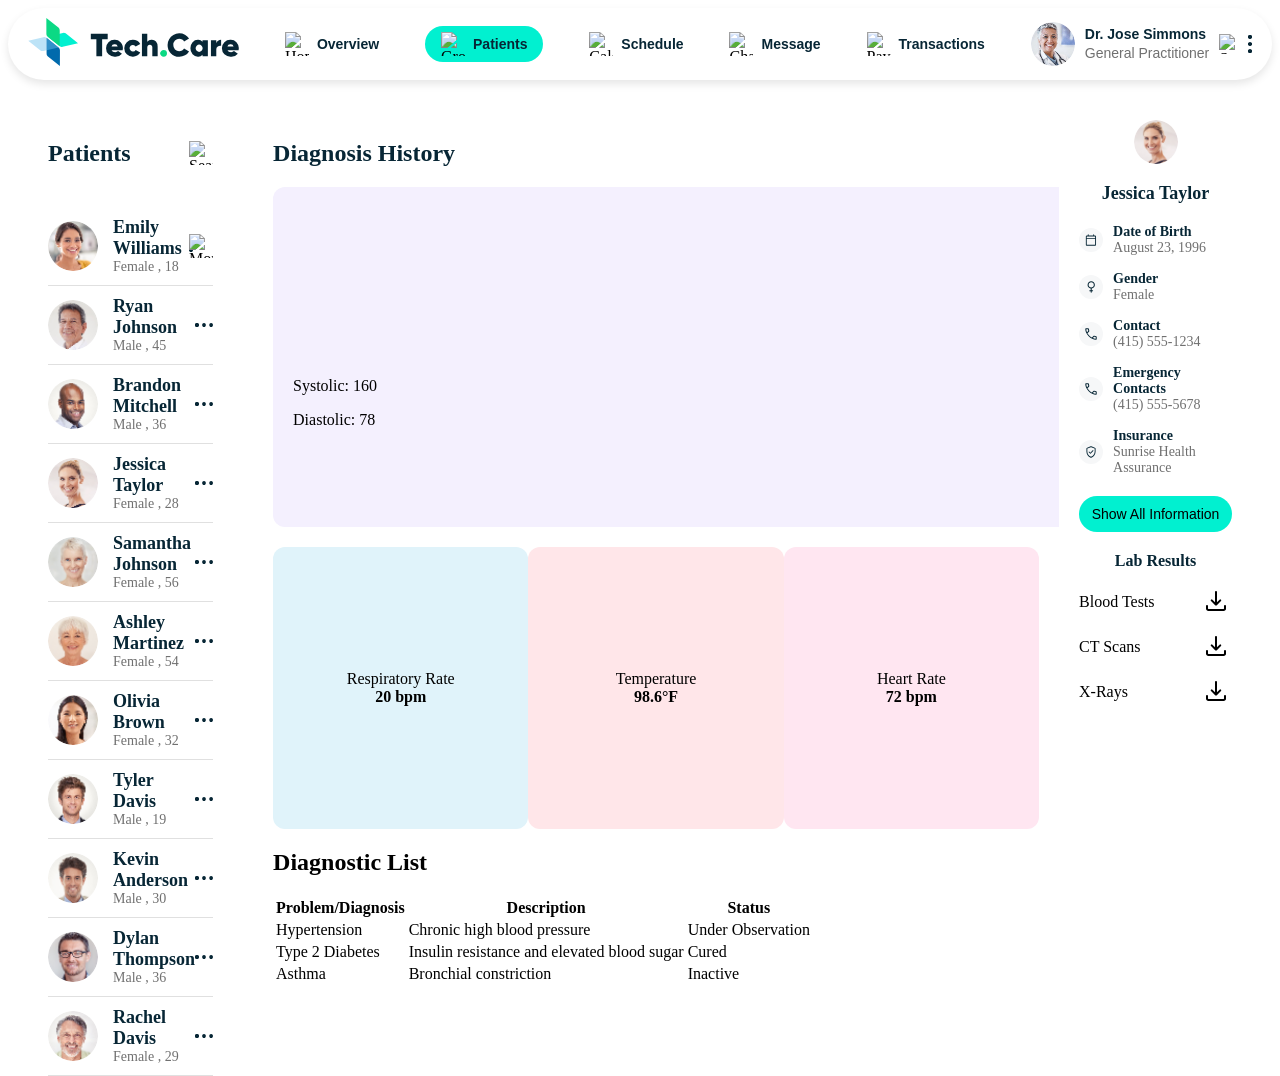
==== index.html @ 97bfa65d "new" ====
<!DOCTYPE html>
<html lang="en">
<head>
    <meta charset="UTF-8">
    <meta name="viewport" content="width=device-width, initial-scale=1.0">
    <title>TechCare Dashboard</title>
    <link rel="stylesheet" href="styles.css"> <!-- Link to your CSS file -->
    <script src="https://cdn.jsdelivr.net/npm/chart.js"></script>

</head>
<body>
 <!-- Navigation -->
 <nav class="navbar">
    <!-- Logo -->
    <div class="navbar-logo">
        <img src="images/TestLogo (1).svg" alt="Logo">
    </div>

    <!-- Navigation Items -->
    <div class="navbar-item">
        <img src="images/home_FILL0_wght300_GRAD0_opsz24.svg" alt="Home Icon">
        <span class="nav-text">Overview</span>
    </div>
    <div class="navbar-item patients-item">
        <img src="images/group_FILL0_wght300_GRAD0_opsz24.svg" alt="Group Icon">
        <span class="nav-text">Patients</span>
    </div>
    <div class="navbar-item">
        <img src="images/calendar_today_FILL0_wght300_GRAD0_opsz24.svg" alt="Calendar Icon">
        <span class="nav-text">Schedule</span>
    </div>
    <div class="navbar-item">
        <img src="images/chat_bubble_FILL0_wght300_GRAD0_opsz24.svg" alt="Chat Icon">
        <span class="nav-text">Message</span>
    </div>
    <div class="navbar-item">
        <img src="images/credit_card_FILL0_wght300_GRAD0_opsz24.svg" alt="Payments Icon">
        <span class="nav-text">Transactions</span>
    </div>

    <!-- User Profile Section -->
    <div class="navbar-profile">
        <img class="profile-image" src="images/senior-woman-doctor-and-portrait-smile-for-health-2023-11-27-05-18-16-utc.png" alt="User Image">
        <div class="profile-details">
            <span class="profile-name">Dr. Jose Simmons</span>
            <span class="profile-role">General Practitioner</span>
        </div>
        <img src="images/settings_FILL0_wght300_GRAD0_opsz24.svg" alt="Settings Icon" class="settings-icon">
        <img src="images/more_vert_FILL0_wght300_GRAD0_opsz24 (1).svg" alt="More Icon" class="more-icon">
    </div>
</nav>

        <!-- Main Content Wrapper -->
        <div class="content-wrapper">
            <!-- Sidebar - Patients List -->
            <aside class="patients-list">
                <div class="heading-container">
                    <h2 class="card-title-24pt">Patients</h2>
                    <img src="assets/images/search_FILL0_wght300_GRAD0_opsz24.svg" alt="Search Icon" class="search-icon">
                </div>
                     <!-- Patient List -->
        <ul class="patient-list">
            <li class="patient-item">
                <img src="images/layer 8.png" alt="Patient Image" class="patient-image">
                <div class="patient-info">
                    <span class="patient-name">Emily Williams</span>
                    <div class="patient-meta">
                        <span class="patient-sex">Female</span> , <span class="patient-age">18</span>
                    </div>
                </div>
                <img src="assets/images/more_horiz_FILL0_wght300_GRAD0_opsz24.svg" alt="More Icon" class="more-icon">
            </li>
            <li class="patient-item">
                <img src="images/Layer 1.png" alt="Patient Image" class="patient-image">
                <div class="patient-info">
                    <span class="patient-name">Ryan Johnson</span>
                    <div class="patient-meta">
                        <span class="patient-sex">Male</span> , <span class="patient-age">45</span>
                    </div>
                </div>
                <img src="images/more_horiz_FILL0_wght300_GRAD0_opsz24.svg" alt="More Icon" class="more-icon">
            </li>
            <li class="patient-item">
                <img src="images/Layer 3.png" alt="Patient Image" class="patient-image">
                <div class="patient-info">
                    <span class="patient-name">Brandon Mitchell</span>
                    <div class="patient-meta">
                        <span class="patient-sex">Male</span> , <span class="patient-age">36</span>
                    </div>
                </div>
                <img src="images/more_horiz_FILL0_wght300_GRAD0_opsz24.svg" alt="More Icon" class="more-icon">
            </li>
            <li class="patient-item">
                <img src="images/Layer 2.png" alt="Patient Image" class="patient-image">
                <div class="patient-info">
                    <span class="patient-name">Jessica Taylor</span>
                    <div class="patient-meta">
                        <span class="patient-sex">Female</span> , <span class="patient-age">28</span>
                    </div>
                </div>
                <img src="images/more_horiz_FILL0_wght300_GRAD0_opsz24.svg" alt="More Icon" class="more-icon">
            </li>
            <li class="patient-item">
                <img src="images/Layer 6.png" alt="Patient Image" class="patient-image">
                <div class="patient-info">
                    <span class="patient-name">Samantha Johnson</span>
                    <div class="patient-meta">
                        <span class="patient-sex">Female</span> , <span class="patient-age">56</span>
                    </div>
                </div>
                <img src="images/more_horiz_FILL0_wght300_GRAD0_opsz24.svg" alt="More Icon" class="more-icon">
            </li>
            <li class="patient-item">
                <img src="images/Layer 12.png" alt="Patient Image" class="patient-image">
                <div class="patient-info">
                    <span class="patient-name">Ashley Martinez</span>
                    <div class="patient-meta">
                        <span class="patient-sex">Female</span> , <span class="patient-age">54</span>
                    </div>
                </div>
                <img src="images/more_horiz_FILL0_wght300_GRAD0_opsz24.svg" alt="More Icon" class="more-icon">
            </li>
            <li class="patient-item">
                <img src="images/Layer 10.png" alt="Patient Image" class="patient-image">
                <div class="patient-info">
                    <span class="patient-name">Olivia Brown</span>
                    <div class="patient-meta">
                        <span class="patient-sex">Female</span> , <span class="patient-age">32</span>
                    </div>
                </div>
                <img src="images/more_horiz_FILL0_wght300_GRAD0_opsz24.svg" alt="More Icon" class="more-icon">
            </li>
            <li class="patient-item">
                <img src="images/Layer 9.png" alt="Patient Image" class="patient-image">
                <div class="patient-info">
                    <span class="patient-name">Tyler Davis</span>
                    <div class="patient-meta">
                        <span class="patient-sex">Male</span> , <span class="patient-age">19</span>
                    </div>
                </div>
                <img src="images/more_horiz_FILL0_wght300_GRAD0_opsz24.svg" alt="More Icon" class="more-icon">
            </li>
            <li class="patient-item">
                <img src="images/Layer 4.png" alt="Patient Image" class="patient-image">
                <div class="patient-info">
                    <span class="patient-name">Kevin Anderson</span>
                    <div class="patient-meta">
                        <span class="patient-sex">Male</span> , <span class="patient-age">30</span>
                    </div>
                </div>
                <img src="images/more_horiz_FILL0_wght300_GRAD0_opsz24.svg" alt="More Icon" class="more-icon">
            </li>
            <li class="patient-item">
                <img src="images/Layer 5.png" alt="Patient Image" class="patient-image">
                <div class="patient-info">
                    <span class="patient-name">Dylan Thompson</span>
                    <div class="patient-meta">
                        <span class="patient-sex">Male</span> , <span class="patient-age">36</span>
                    </div>
                </div>
                <img src="images/more_horiz_FILL0_wght300_GRAD0_opsz24.svg" alt="More Icon" class="more-icon">
            </li>
            <li class="patient-item">
                <img src="images/Layer 7.png" alt="Patient Image" class="patient-image">
                <div class="patient-info">
                    <span class="patient-name">Rachel Davis</span>
                    <div class="patient-meta">
                        <span class="patient-sex">Female</span> , <span class="patient-age">29</span>
                    </div>
                </div>
                <img src="images/more_horiz_FILL0_wght300_GRAD0_opsz24.svg" alt="More Icon" class="more-icon">
            </li>
        </ul>
            </aside>
<!-- Main Section - Diagnosis History -->
<main class="diagnosis-history">
    <h2 class="card-title-24pt">Diagnosis History</h2>
    <div class="blood-pressure-chart">
        <canvas id="bloodPressureChart"></canvas> <!-- Chart.js Canvas for Blood Pressure -->
        <div class="blood-pressure-info">
            <p class="body-emphasized-14pt">Systolic: 160</p>
            <p class="body-regular-14">Diastolic: 78</p>
        </div>
    </div>
    <div class="additional-info">
        <div class="info-box respiratory-rate">
            <span class="inner-card-title-18pt">Respiratory Rate</span>
            <strong class="body-emphasized-14pt">20 bpm</strong>
        </div>
        <div class="info-box temperature">
            <span class="inner-card-title-18pt">Temperature</span>
            <strong class="body-emphasized-14pt">98.6°F</strong>
        </div>
        <div class="info-box heart-rate">
            <span class="inner-card-title-18pt">Heart Rate</span>
            <strong class="body-emphasized-14pt">72 bpm</strong>
        </div>
    </div>

    <!-- Diagnostic List Section -->
    <div class="diagnostic-list-card">
        <h2>Diagnostic List</h2>
        <table>
            <thead>
                <tr>
                    <th>Problem/Diagnosis</th>
                    <th>Description</th>
                    <th>Status</th>
                </tr>
            </thead>
            <tbody>
                <tr>
                    <td>Hypertension</td>
                    <td>Chronic high blood pressure</td>
                    <td>Under Observation</td>
                </tr>
                <tr>
                    <td>Type 2 Diabetes</td>
                    <td>Insulin resistance and elevated blood sugar</td>
                    <td>Cured</td>
                </tr>
                <tr>
                    <td>Asthma</td>
                    <td>Bronchial constriction</td>
                    <td>Inactive</td>
                </tr>
            </tbody>
        </table>
    </div>
</main>


    <!-- Sidebar - Patient Details -->
<aside class="patient-details">
    <!-- Profile Info Section -->
    <div class="profile-info">
        <!-- Patient's Profile Picture -->
        <div class="profile-picture">
            <img src="images/Layer 2@2x.png" alt="Jessica Taylor" class="profile-image">
        </div>
        <!-- Patient's Name -->
        <h2 class="patient-name">Jessica Taylor</h2>
    </div>

    <!-- Patient Details -->
    <div class="info-item dob">
        <img src="images/BirthIcon.svg" alt="Date of Birth Icon" class="info-icon">
        <div class="info-text">
            <span class="info-label">Date of Birth</span>
            <span class="info-value">August 23, 1996</span>
        </div>
    </div>

    <div class="info-item gender">
        <img src="images/FemaleIcon.svg" alt="Gender Icon" class="info-icon">
        <div class="info-text">
            <span class="info-label">Gender</span>
            <span class="info-value">Female</span>
        </div>
    </div>

    <div class="info-item contact">
        <img src="images/PhoneIcon.svg" alt="Phone Icon" class="info-icon">
        <div class="info-text">
            <span class="info-label">Contact</span>
            <span class="info-value">(415) 555-1234</span>
        </div>
    </div>

    <div class="info-item emergency">
        <img src="images/PhoneIcon.svg" alt="Emergency Icon" class="info-icon">
        <div class="info-text">
            <span class="info-label">Emergency Contacts</span>
            <span class="info-value">(415) 555-5678</span>
        </div>
    </div>

    <div class="info-item insurance">
        <img src="images/InsuranceIcon.svg" alt="Insurance Icon" class="info-icon">
        <div class="info-text">
            <span class="info-label">Insurance</span>
            <span class="info-value">Sunrise Health Assurance</span>
        </div>
    </div>

    <!-- Show All Information Button -->
    <div class="show-all-info">
        <button class="show-all-btn">Show All Information</button>
    </div>

    <!-- Lab Results Card -->
    <div class="lab-results-card">
        <h2>Lab Results</h2>
        <div class="lab-results">
            <ul>
                <li>
                    <span>Blood Tests</span>
                    <button class="download-btn">
                        <img src="images/download_FILL0_wght300_GRAD0_opsz24 (1).svg" alt="Download" class="download-icon">
                    </button>
                </li>
                <li>
                    <span>CT Scans</span>
                    <button class="download-btn">
                        <img src="images/download_FILL0_wght300_GRAD0_opsz24 (1).svg" alt="Download" class="download-icon">
                    </button>
                </li>
                <li>
                    <span>X-Rays</span>
                    <button class="download-btn">
                        <img src="images/download_FILL0_wght300_GRAD0_opsz24 (1).svg" alt="Download" class="download-icon">
                    </button>
                </li>
            </ul>
        </div>
    </div>
</aside>

    <!-- JavaScript for Interactivity (e.g., API calls, Chart.js) -->
    <script src="https://cdn.jsdelivr.net/npm/chart.js"></script> <!-- Include Chart.js -->
    <script src="app.js"></script> <!-- Link to your custom JS file -->
</body>
</html>
---- styles.css ----
:root {
    /* Existing Color Variables */
    --unnamed-color-072635: #072635; /* Dark Blue */
    --unnamed-color-707070: #707070; /* Gray */
    --activestate-bg-1: #01F0D0; /* Background color for the active state */

    /* Existing Font Family */
    --unnamed-font-family-manrope: 'Manrope', sans-serif; /* Manrope font */

    /* General Layout */
    --background-color: #F6F7F8; /* Background color for the whole website */
    --container-width: 1600px; /* Width for main content area */
    --container-height: 1195px; /* Height for main content area */
    --button-width: 220px; /* Width of buttons */
    --button-height: 41px; /* Height of buttons */
    --button-radius: 41px; /* Border radius for buttons */
    --button-color: #01F0D0; /* Button color */
    --button-text-color: #000; /* Button text color */
    --button-hover-color: #00e6b3; /* Button hover color */
    --lab-results-max-height: 300px; /* Max height for lab results section */
}

/* Navbar Container */
.navbar {
    position: relative;
    top: 0;
    left: 0;
    width: 100%;
    max-width: 1564px;
    height: 72px;
    background: #FFFFFF;
    border-radius: 70px;
    display: flex;
    justify-content: space-between;
    align-items: center;
    padding: 0 20px;
    box-shadow: 0 4px 8px rgba(0, 0, 0, 0.1);
    box-sizing: border-box;
}

/* Logo */
.navbar-logo img {
    width: 211px;
    height: 48px;
    background: transparent;
}

/* Navigation Menu */
.nav-menu {
    display: flex;
    gap: 15px;
    align-items: center;
    flex-wrap: wrap;
}

/* Navigation Item */
.navbar-item {
    display: flex;
    align-items: center;
    gap: 8px;
}

/* Navbar Item Image */
.navbar-item img {
    width: 24px;
    height: 24px;
}

/* Navbar Item Text */
.nav-text {
    font: normal bold 14px/19px var(--unnamed-font-family-manrope);
    color: var(--unnamed-color-072635);
}

/* Specific Styling for Patients Item */
.navbar-item.patients-item {
    background: #01F0D0;
    border-radius: 41px;
    padding: 6px 16px;
    display: flex;
    align-items: center;
    gap: 8px;
    opacity: 1;
}

.navbar-item.patients-item img {
    width: 24px;
    height: 24px;
}

.navbar-item.patients-item .nav-text {
    color: var(--unnamed-color-072635);
}

/* User Profile Section */
.navbar-profile {
    display: flex;
    align-items: center;
    gap: 10px;
}

.profile-image {
    width: auto; /* Default width (auto lets the image be its natural size) */
    height: auto; /* Default height (auto lets the image be its natural size) */
    max-width: 44px; /* Maximum width to control the size */
    max-height: 44px; /* Maximum height to control the size */
    border-radius: 50%; /* Circular shape */
    object-fit: cover; /* Ensure image covers the container without distortion */
    background: transparent;
}

/* User Profile Details */
.profile-details {
    display: flex;
    flex-direction: column;
    text-align: left;
}

.profile-name {
    font: normal bold 14px/19px var(--unnamed-font-family-manrope);
    color: var(--unnamed-color-072635);
}

.profile-role {
    font: normal 14px/19px var(--unnamed-font-family-manrope);
    color: var(--unnamed-color-707070);
}

/* Icons */
.settings-icon {
    width: 19px;
    height: 20px;
    background: transparent url('images/settings_FILL0_wght300_GRAD0_opsz24.svg') no-repeat;
}

.more-icon {
    width: 19px;
    height: 20px;
    background: transparent url('images/more_vert_FILL0_wght300_GRAD0_opsz24 (1).svg') no-repeat;
}

/* Responsive Adjustments */
@media (max-width: 1200px) {
    .navbar {
        padding: 0 15px;
    }
    
    .nav-menu {
        gap: 10px;
    }
    
    .navbar-logo img {
        width: 180px;
        height: auto;
    }
}

@media (max-width: 768px) {
    .navbar {
        padding: 0 10px;
    }
    
    .nav-menu {
        gap: 5px;
        flex-direction: column;
    }
    
    .navbar-logo img {
        width: 150px;
    }
    
    .navbar-profile {
        flex-direction: column;
    }
    
    .profile-image {
        max-width: 36px; /* Adjusted for smaller screens */
        max-height: 36px; /* Adjusted for smaller screens */
    }
}

/* Main Content Wrapper */
.content-wrapper {
    display: flex;
    padding: 20px;
}

/* Sidebar - Patients List */
.patients-list {
    width: 367px;
    height: 740px;
    background-color: #ffffff; /* White background for sidebar */
    border-radius: 16px;
    padding: 20px;
}

/* Heading Container */
.heading-container {
    display: flex;
    justify-content: space-between;
    align-items: center;
    margin-bottom: 20px;
}

.card-title-24pt {
    font-size: 24px;
    color: #072635;
}

.search-icon {
    width: auto; /* Default size */
    height: auto; /* Default size */
    max-width: 24px; /* Ensure the icon does not exceed this width */
    max-height: 24px; /* Ensure the icon does not exceed this height */
}

/* Patient List */
.patient-list {
    list-style: none;
    padding: 0;
    margin: 0;
}

.patient-item {
    display: flex;
    align-items: center;
    justify-content: space-between;
    padding: 10px 0;
    border-bottom: 1px solid #e0e0e0;
}

.patient-image {
    width: 50px; /* Adjust as needed */
    height: 50px; /* Adjust as needed */
    border-radius: 50%;
    margin-right: 15px;
}

.patient-info {
    flex: 1;
    display: flex;
    flex-direction: column;
}

.patient-name {
    font-size: 16px;
    color: #072635;
    font-weight: bold;
}

.patient-meta {
    font-size: 14px;
    color: #707070;
}

.more-icon {
    width: auto; /* Default size */
    height: auto; /* Default size */
    max-width: 24px; /* Ensure the icon does not exceed this width */
    max-height: 24px; /* Ensure the icon does not exceed this height */
}

/* Main Section - Diagnosis History */
.diagnosis-history {
    width: 766px;
    margin-left: 20px;
    background-color: var(--unnamed-color-ffffff);
    border-radius: 16px;
    padding: 20px;
}

.blood-pressure-chart {
    width: 100%;
    height: 300px;
    background-color: #F4F0FE;
    border-radius: 12px;
    padding: 20px;
}

.additional-info {
    display: flex;
    justify-content: space-between;
    margin-top: 20px;
}

.info-box {
    width: 228px;
    height: 242px;
    border-radius: 12px;
    padding: 20px;
    display: flex;
    flex-direction: column;
    justify-content: center;
    align-items: center;
}

.respiratory-rate {
    background-color: #E0F3FA;
}

.temperature {
    background-color: #FFE6E9;
}

.heart-rate {
    background-color: #FFE6F1;
}

/* Sidebar - Patient Details */
.patient-details {
    width: 367px;
    height: 740px;
    background-color: #ffffff; /* White background for sidebar */
    border-radius: 16px;
    padding: 20px;
    text-align: center;
}

/* Profile Info Section */
.profile-info {
    margin-bottom: 20px;
}

.profile-picture {
    margin-bottom: 10px;
}

.profile-image {
    width: 150px; /* Adjust if needed */
    height: 150px; /* Adjust if needed */
    border-radius: 50%;
}

/* Patient Name */
.patient-name {
    font-size: 18px;
    color: #072635;
    font-weight: bold;
}

/* Info Items */
.info-item {
    display: flex;
    align-items: center;
    margin-bottom: 15px;
    font-size: 14px;
    color: #707070;
}

.info-icon {
    width: auto; /* Default size */
    height: auto; /* Default size */
    max-width: 24px; /* Ensure icons do not exceed this width */
    max-height: 24px; /* Ensure icons do not exceed this height */
    margin-right: 10px;
}

.info-text {
    text-align: left;
}

.info-label {
    display: block;
    font-weight: bold;
    color: #072635;
}

.info-value {
    display: block;
    color: #707070;
}

/* Show All Information Button */
.show-all-info {
    margin-top: 20px;
}

.show-all-btn {
    width: 100%;
    padding: 10px;
    background-color: #01F0D0;
    border: none;
    border-radius: 41px;
    color: #000;
    font-size: 14px;
    cursor: pointer;
}

.show-all-btn:hover {
    background-color: #00e6b3;
}

/* Lab Results Card */
.lab-results-card {
    margin-top: 20px;
}

.lab-results-card h2 {
    font-size: 16px;
    color: #072635;
    margin-bottom: 10px;
}

.lab-results ul {
    list-style: none;
    padding: 0;
    margin: 0;
}

.lab-results li {
    display: flex;
    justify-content: space-between;
    align-items: center;
    padding: 10px 0;
}

.download-btn {
    background: none;
    border: none;
    cursor: pointer;
}

.download-icon {
    width: auto; /* Default size */
    height: auto; /* Default size */
    max-width: 20px; /* Ensure icons do not exceed this width */
    max-height: 20px; /* Ensure icons do not exceed this height */
}
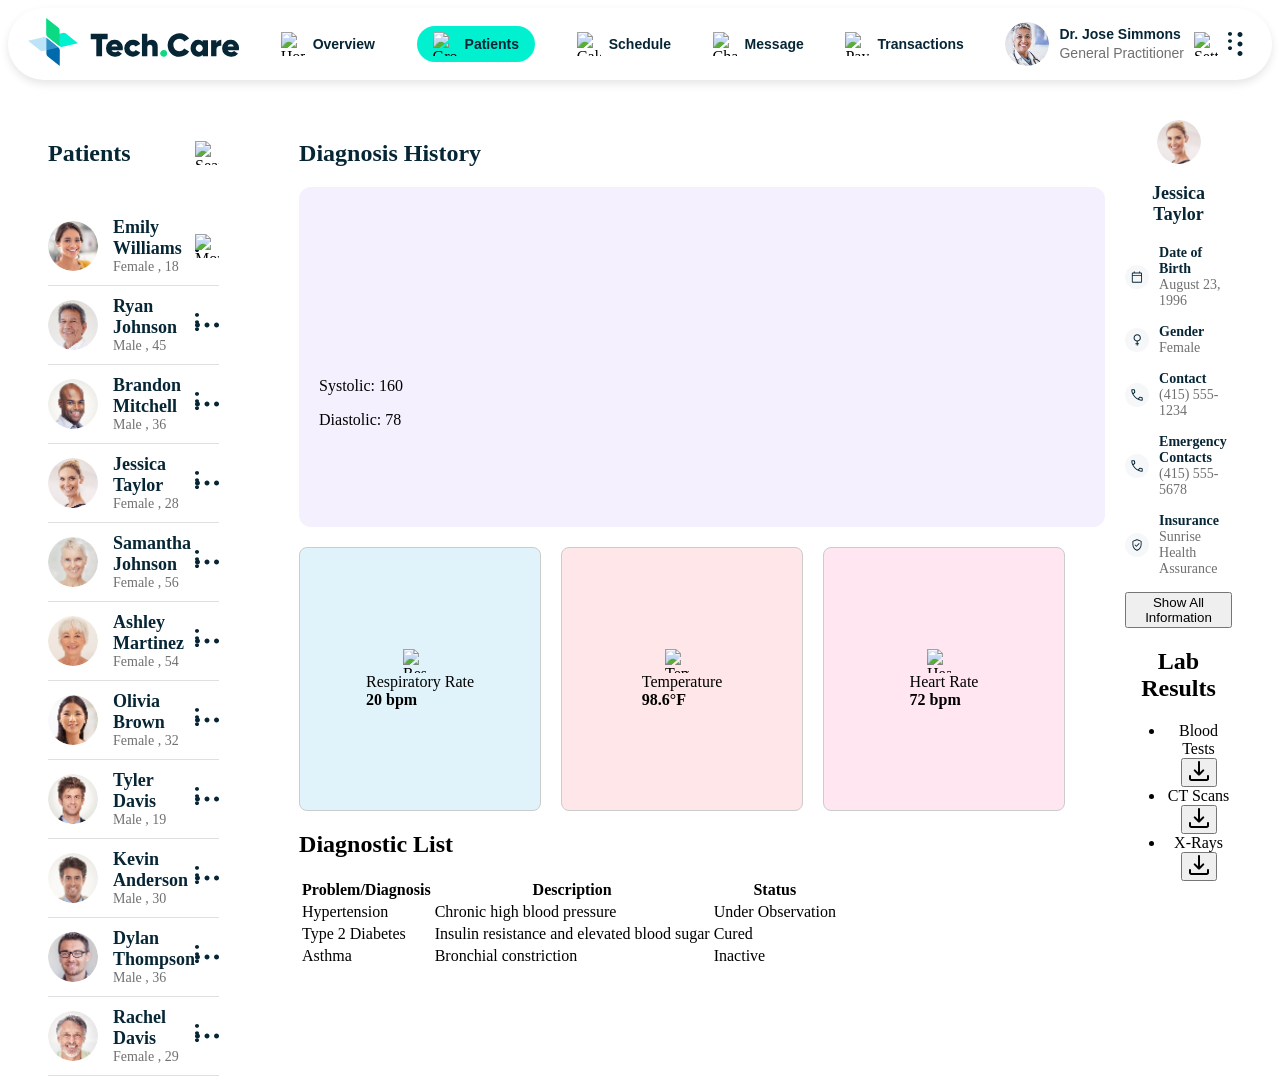
==== commit 5ac68dfe: "new" ====
--- a/index.html
+++ b/index.html
@@ -9,8 +9,8 @@
 
 </head>
 <body>
- <!-- Navigation -->
- <nav class="navbar">
+<!-- Navigation -->
+<nav class="navbar">
     <!-- Logo -->
     <div class="navbar-logo">
         <img src="images/TestLogo (1).svg" alt="Logo">
@@ -50,16 +50,15 @@
     </div>
 </nav>
 
-        <!-- Main Content Wrapper -->
-        <div class="content-wrapper">
-            <!-- Sidebar - Patients List -->
-            <aside class="patients-list">
-                <div class="heading-container">
-                    <h2 class="card-title-24pt">Patients</h2>
-                    <img src="assets/images/search_FILL0_wght300_GRAD0_opsz24.svg" alt="Search Icon" class="search-icon">
-                </div>
-                     <!-- Patient List -->
-        <ul class="patient-list">
+<div class="content-wrapper">
+    <!-- Sidebar - Patients List -->
+    <aside class="patients-list">
+        <div class="heading-container">
+            <h2 class="card-title-24pt">Patients</h2>
+            <img src="assets/images/search_FILL0_wght300_GRAD0_opsz24.svg" alt="Search Icon" class="search-icon">
+        </div>
+    <!-- Patient List -->
+    <ul class="patient-list">
             <li class="patient-item">
                 <img src="images/layer 8.png" alt="Patient Image" class="patient-image">
                 <div class="patient-info">
@@ -184,18 +183,28 @@
     </div>
     <div class="additional-info">
         <div class="info-box respiratory-rate">
-            <span class="inner-card-title-18pt">Respiratory Rate</span>
-            <strong class="body-emphasized-14pt">20 bpm</strong>
+            <img src="assets/images/respiratory rate.svg" alt="Respiratory Rate Icon" class="info-icon">
+            <div class="info-text">
+                <span class="inner-card-title-18pt">Respiratory Rate</span>
+                <strong class="body-emphasized-14pt">20 bpm</strong>
+            </div>
         </div>
         <div class="info-box temperature">
-            <span class="inner-card-title-18pt">Temperature</span>
-            <strong class="body-emphasized-14pt">98.6°F</strong>
+            <img src="assets/images/temperature.svg" alt="Temperature Icon" class="info-icon">
+            <div class="info-text">
+                <span class="inner-card-title-18pt">Temperature</span>
+                <strong class="body-emphasized-14pt">98.6°F</strong>
+            </div>
         </div>
         <div class="info-box heart-rate">
-            <span class="inner-card-title-18pt">Heart Rate</span>
-            <strong class="body-emphasized-14pt">72 bpm</strong>
-        </div>
-    </div>
+            <img src="assets/images/HeartBPM.svg" alt="Heart Rate Icon" class="info-icon">
+            <div class="info-text">
+                <span class="inner-card-title-18pt">Heart Rate</span>
+                <strong class="body-emphasized-14pt">72 bpm</strong>
+            </div>
+        </div>
+    </div>
+    
 
     <!-- Diagnostic List Section -->
     <div class="diagnostic-list-card">
@@ -229,8 +238,7 @@
     </div>
 </main>
 
-
-    <!-- Sidebar - Patient Details -->
+<!-- Sidebar - Patient Details -->
 <aside class="patient-details">
     <!-- Profile Info Section -->
     <div class="profile-info">
@@ -315,9 +323,11 @@
         </div>
     </div>
 </aside>
-
-    <!-- JavaScript for Interactivity (e.g., API calls, Chart.js) -->
-    <script src="https://cdn.jsdelivr.net/npm/chart.js"></script> <!-- Include Chart.js -->
-    <script src="app.js"></script> <!-- Link to your custom JS file -->
+</div>
+    
+<!-- JavaScript for Interactivity (e.g., API calls, Chart.js) -->
+<script src="https://cdn.jsdelivr.net/npm/chart.js"></script> <!-- Include Chart.js -->
+<script src="app.js"></script> <!-- Link to your custom JS file -->
+
 </body>
 </html>
--- a/styles.css
+++ b/styles.css
@@ -23,8 +23,6 @@
 /* Navbar Container */
 .navbar {
     position: relative;
-    top: 0;
-    left: 0;
     width: 100%;
     max-width: 1564px;
     height: 72px;
@@ -41,8 +39,7 @@
 /* Logo */
 .navbar-logo img {
     width: 211px;
-    height: 48px;
-    background: transparent;
+    height: auto;
 }
 
 /* Navigation Menu */
@@ -68,19 +65,18 @@
 
 /* Navbar Item Text */
 .nav-text {
-    font: normal bold 14px/19px var(--unnamed-font-family-manrope);
+    font: bold 14px/19px var(--unnamed-font-family-manrope);
     color: var(--unnamed-color-072635);
 }
 
 /* Specific Styling for Patients Item */
 .navbar-item.patients-item {
-    background: #01F0D0;
-    border-radius: 41px;
+    background: var(--activestate-bg-1);
+    border-radius: var(--button-radius);
     padding: 6px 16px;
     display: flex;
     align-items: center;
     gap: 8px;
-    opacity: 1;
 }
 
 .navbar-item.patients-item img {
@@ -100,13 +96,12 @@
 }
 
 .profile-image {
-    width: auto; /* Default width (auto lets the image be its natural size) */
-    height: auto; /* Default height (auto lets the image be its natural size) */
+    width: auto; /* Default width */
+    height: auto; /* Default height */
     max-width: 44px; /* Maximum width to control the size */
     max-height: 44px; /* Maximum height to control the size */
     border-radius: 50%; /* Circular shape */
     object-fit: cover; /* Ensure image covers the container without distortion */
-    background: transparent;
 }
 
 /* User Profile Details */
@@ -117,7 +112,7 @@
 }
 
 .profile-name {
-    font: normal bold 14px/19px var(--unnamed-font-family-manrope);
+    font: bold 14px/19px var(--unnamed-font-family-manrope);
     color: var(--unnamed-color-072635);
 }
 
@@ -130,13 +125,18 @@
 .settings-icon {
     width: 19px;
     height: 20px;
-    background: transparent url('images/settings_FILL0_wght300_GRAD0_opsz24.svg') no-repeat;
+    background: url('images/settings_FILL0_wght300_GRAD0_opsz24.svg') no-repeat;
 }
 
 .more-icon {
     width: 19px;
     height: 20px;
-    background: transparent url('images/more_vert_FILL0_wght300_GRAD0_opsz24 (1).svg') no-repeat;
+    background: url('images/more_vert_FILL0_wght300_GRAD0_opsz24 (1).svg') no-repeat;
+}
+
+.more-icon {
+    width: 24px; /* Ensure the icon does not exceed this size */
+    height: 24px; /* Ensure the icon does not exceed this size */
 }
 
 /* Responsive Adjustments */
@@ -151,7 +151,6 @@
     
     .navbar-logo img {
         width: 180px;
-        height: auto;
     }
 }
 
@@ -183,6 +182,7 @@
 .content-wrapper {
     display: flex;
     padding: 20px;
+    gap: 20px;
 }
 
 /* Sidebar - Patients List */
@@ -204,14 +204,12 @@
 
 .card-title-24pt {
     font-size: 24px;
-    color: #072635;
+    color: var(--unnamed-color-072635);
 }
 
 .search-icon {
-    width: auto; /* Default size */
-    height: auto; /* Default size */
-    max-width: 24px; /* Ensure the icon does not exceed this width */
-    max-height: 24px; /* Ensure the icon does not exceed this height */
+    width: 24px; /* Ensure the icon does not exceed this size */
+    height: 24px; /* Ensure the icon does not exceed this size */
 }
 
 /* Patient List */
@@ -230,8 +228,8 @@
 }
 
 .patient-image {
-    width: 50px; /* Adjust as needed */
-    height: 50px; /* Adjust as needed */
+    width: 50px;
+    height: 50px;
     border-radius: 50%;
     margin-right: 15px;
 }
@@ -244,27 +242,25 @@
 
 .patient-name {
     font-size: 16px;
-    color: #072635;
+    color: var(--unnamed-color-072635);
     font-weight: bold;
 }
 
 .patient-meta {
     font-size: 14px;
-    color: #707070;
+    color: var(--unnamed-color-707070);
 }
 
 .more-icon {
-    width: auto; /* Default size */
-    height: auto; /* Default size */
-    max-width: 24px; /* Ensure the icon does not exceed this width */
-    max-height: 24px; /* Ensure the icon does not exceed this height */
+    width: 24px; /* Ensure the icon does not exceed this size */
+    height: 24px; /* Ensure the icon does not exceed this size */
 }
 
 /* Main Section - Diagnosis History */
 .diagnosis-history {
     width: 766px;
     margin-left: 20px;
-    background-color: var(--unnamed-color-ffffff);
+    background-color: #ffffff;
     border-radius: 16px;
     padding: 20px;
 }
@@ -305,6 +301,30 @@
 .heart-rate {
     background-color: #FFE6F1;
 }
+
+.additional-info {
+    display: flex;
+    gap: 20px;
+}
+
+.info-box {
+    display: flex;
+    align-items: center;
+    border: 1px solid #ccc;
+    padding: 10px;
+    border-radius: 8px;
+}
+
+.info-icon {
+    /* Removed width and height to use default size */
+    margin-right: 10px;
+}
+
+.info-text {
+    display: flex;
+    flex-direction: column;
+}
+
 
 /* Sidebar - Patient Details */
 .patient-details {
@@ -326,15 +346,15 @@
 }
 
 .profile-image {
-    width: 150px; /* Adjust if needed */
-    height: 150px; /* Adjust if needed */
+    width: 150px;
+    height: 150px;
     border-radius: 50%;
 }
 
 /* Patient Name */
 .patient-name {
     font-size: 18px;
-    color: #072635;
+    color: var(--unnamed-color-072635);
     font-weight: bold;
 }
 
@@ -344,14 +364,12 @@
     align-items: center;
     margin-bottom: 15px;
     font-size: 14px;
-    color: #707070;
+    color: var(--unnamed-color-707070);
 }
 
 .info-icon {
-    width: auto; /* Default size */
-    height: auto; /* Default size */
-    max-width: 24px; /* Ensure icons do not exceed this width */
-    max-height: 24px; /* Ensure icons do not exceed this height */
+    width: 24px; /* Ensure icons do not exceed this size */
+    height: 24px; /* Ensure icons do not exceed this size */
     margin-right: 10px;
 }
 
@@ -362,67 +380,120 @@
 .info-label {
     display: block;
     font-weight: bold;
-    color: #072635;
+    color: var(--unnamed-color-072635);
 }
 
 .info-value {
     display: block;
-    color: #707070;
-}
-
-/* Show All Information Button */
-.show-all-info {
-    margin-top: 20px;
-}
-
-.show-all-btn {
+    color: var(--unnamed-color-707070);
+}
+
+/* Settings Container */
+.settings-container {
+    display: flex;
+    justify-content: center;
+    align-items: center;
+    height: 100%;
+}
+
+.settings-icon {
+    width: 24px; /* Ensure icons do not exceed this size */
+    height: 24px; /* Ensure icons do not exceed this size */
+}
+
+/* Bottom Navigation Bar */
+.bottom-nav {
+    display: flex;
+    justify-content: space-between;
+    align-items: center;
+    padding: 10px;
+    background: #f1f1f1;
+    border-top: 1px solid #e0e0e0;
+}
+
+.bottom-nav-button {
+    background-color: #ffffff;
+    border: 1px solid #e0e0e0;
+    border-radius: 8px;
+    padding: 10px 20px;
+    font-size: 14px;
+    color: var(--unnamed-color-072635);
+    cursor: pointer;
+    transition: background-color 0.3s;
+}
+
+.bottom-nav-button:hover {
+    background-color: #f5f5f5;
+}
+
+.bottom-nav-button img {
+    margin-right: 10px;
+}
+
+/* Form Styles */
+.input-field {
     width: 100%;
     padding: 10px;
-    background-color: #01F0D0;
+    border: 1px solid #e0e0e0;
+    border-radius: 8px;
+    font-size: 14px;
+    color: var(--unnamed-color-707070);
+    box-sizing: border-box;
+}
+
+.input-field:focus {
+    border-color: var(--activestate-bg-1);
+    outline: none;
+}
+
+/* Button Styles */
+.button {
+    width: var(--button-width);
+    height: var(--button-height);
+    background-color: var(--button-color);
+    color: var(--button-text-color);
     border: none;
-    border-radius: 41px;
-    color: #000;
+    border-radius: var(--button-radius);
     font-size: 14px;
     cursor: pointer;
-}
-
-.show-all-btn:hover {
-    background-color: #00e6b3;
-}
-
-/* Lab Results Card */
-.lab-results-card {
-    margin-top: 20px;
-}
-
-.lab-results-card h2 {
-    font-size: 16px;
-    color: #072635;
+    transition: background-color 0.3s;
+}
+
+.button:hover {
+    background-color: var(--button-hover-color);
+}
+
+/* Card Styles */
+.card {
+    background-color: #ffffff;
+    border-radius: 16px;
+    padding: 20px;
+    box-shadow: 0 4px 8px rgba(0, 0, 0, 0.1);
+    margin-bottom: 20px;
+}
+
+.card-title {
+    font-size: 20px;
+    color: var(--unnamed-color-072635);
     margin-bottom: 10px;
 }
 
-.lab-results ul {
-    list-style: none;
-    padding: 0;
-    margin: 0;
-}
-
-.lab-results li {
-    display: flex;
-    justify-content: space-between;
-    align-items: center;
-    padding: 10px 0;
-}
-
-.download-btn {
-    background: none;
-    border: none;
-    cursor: pointer;
-}
-
-.download-icon {
-    width: auto; /* Default size */
-    height: auto; /* Default size */
-    max-width: 20px; /* Ensure icons do not exceed this width */
-    max-height: 20px; /* Ensure icons do not exceed this height */
-}
+.card-content {
+    font-size: 14px;
+    color: var(--unnamed-color-707070);
+}
+
+/* Miscellaneous */
+.hidden {
+    display: none;
+}
+
+.visible {
+    display: block;
+}
+
+/* Centering text within containers */
+.centered-text {
+    text-align: center;
+}
+
